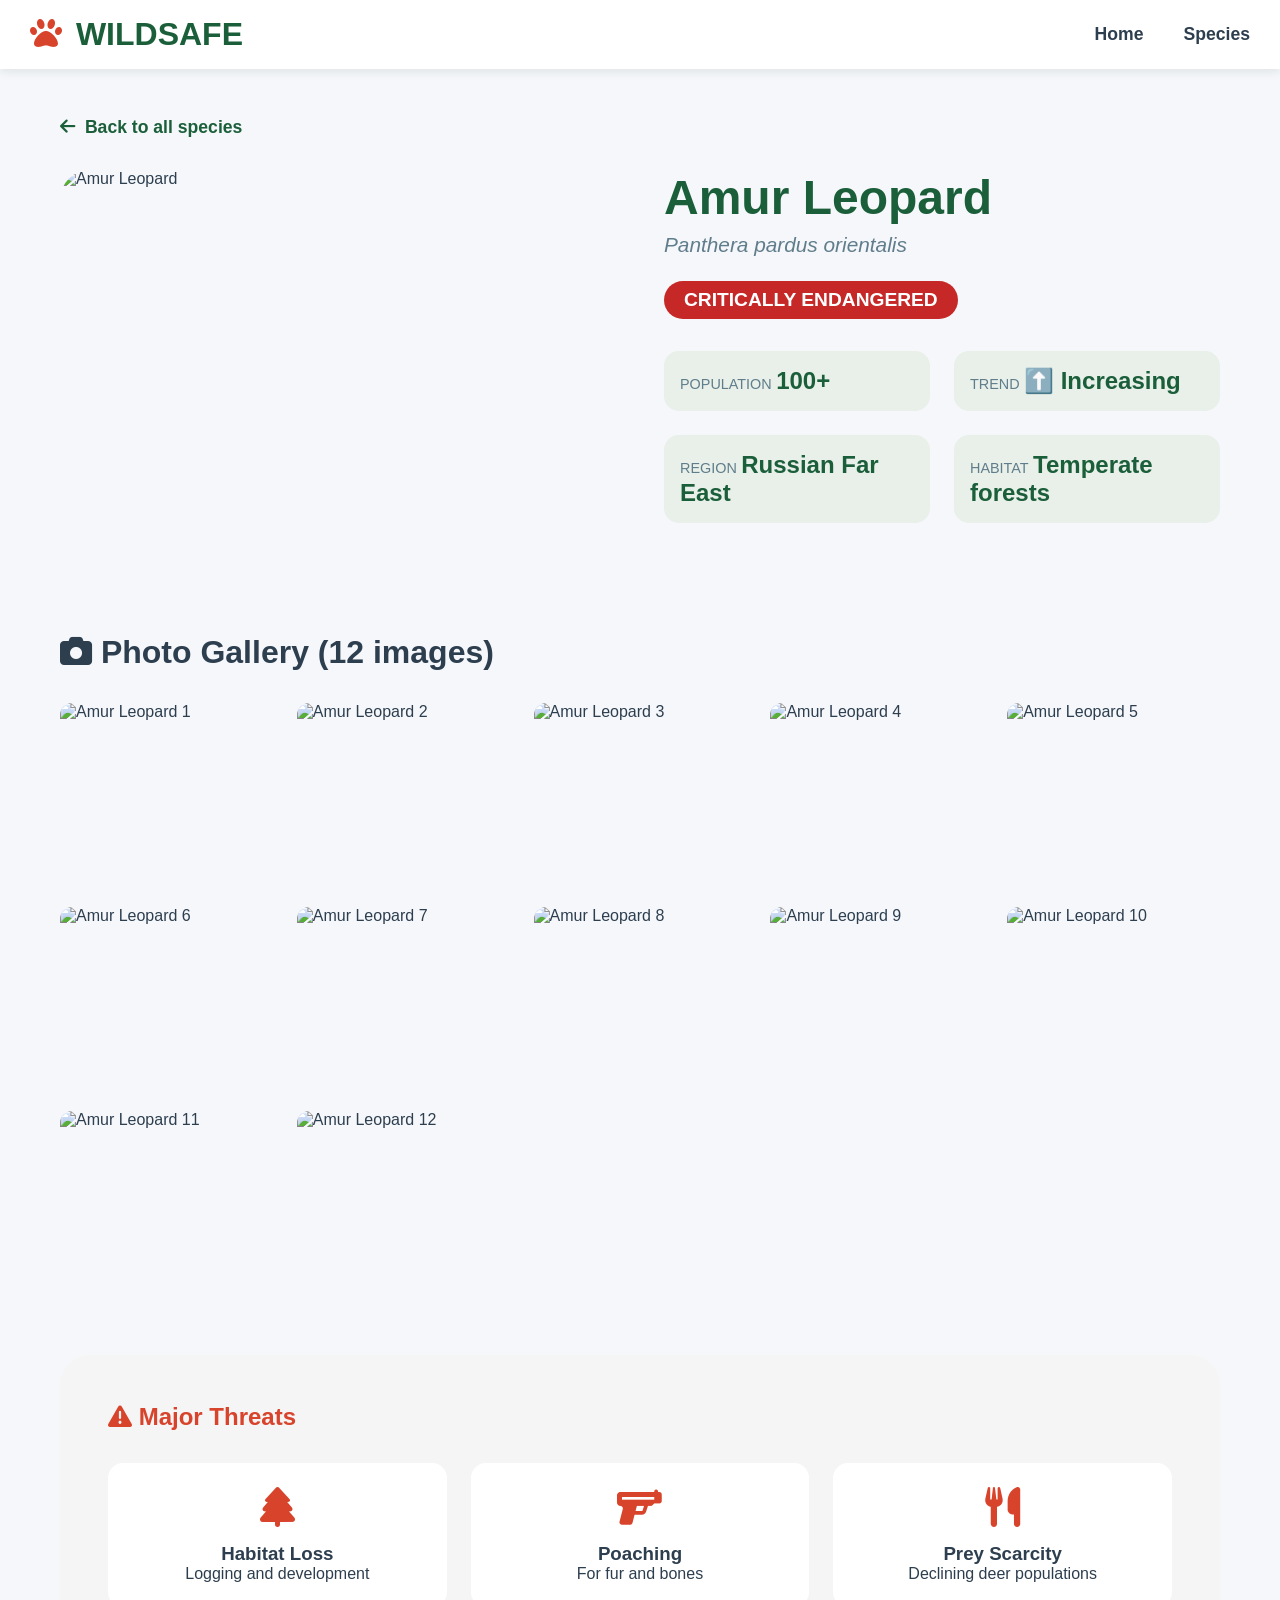
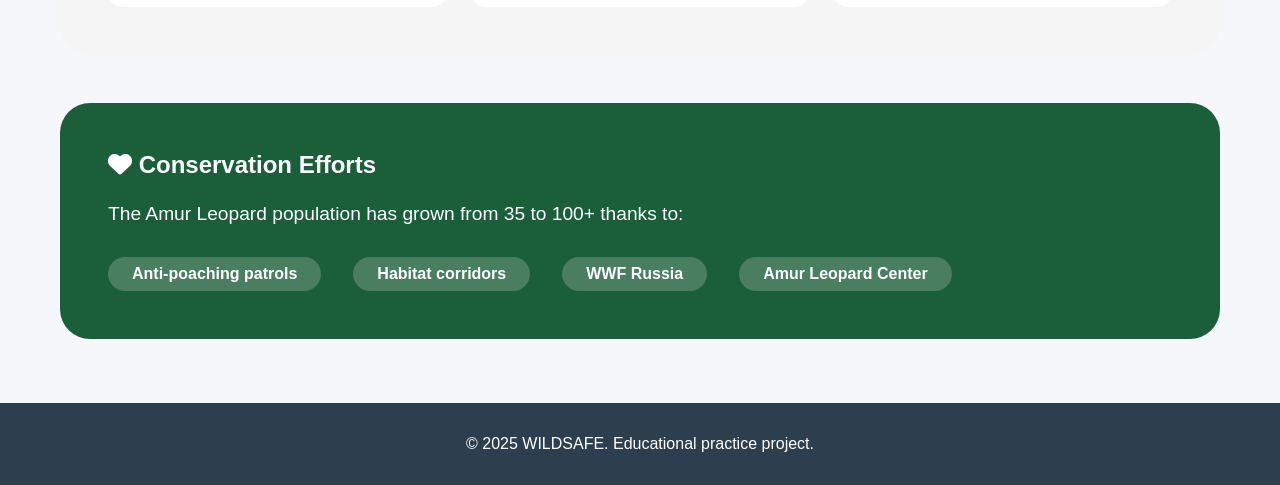
==== species/amur-leopard.html @ 145f65b9 "Add files via upload" ====
<!DOCTYPE html>
<html lang="en">
<head>
    <meta charset="UTF-8">
    <meta name="viewport" content="width=device-width, initial-scale=1.0">
    <title>Amur Leopard · WILDSAFE</title>
    <link rel="stylesheet" href="../css/style.css">
    <link rel="stylesheet" href="https://cdnjs.cloudflare.com/ajax/libs/font-awesome/6.0.0/css/all.min.css">
    <style>
        /* Additional gallery styles */
        .gallery-grid {
            grid-template-columns: repeat(auto-fit, minmax(200px, 1fr));
        }
        .gallery-grid img {
            height: 180px;
            border-radius: 12px;
        }
    </style>
</head>
<body>
    <nav class="navbar">
        <div class="nav-container">
            <div class="logo">
                <i class="fas fa-paw"></i> WILDSAFE
            </div>
            <ul class="nav-links">
                <li><a href="../index.html">Home</a></li>
                <li><a href="../index.html#species">Species</a></li>
            </ul>
        </div>
    </nav>

    <main class="species-detail">
        <a href="../index.html#species" class="back-link"><i class="fas fa-arrow-left"></i> Back to all species</a>
        
        <div class="detail-header">
            <div class="header-image">
                <img src="https://images.pexels.com/photos/751686/pexels-photo-751686.jpeg?auto=compress&cs=tinysrgb&w=800" alt="Amur Leopard">
            </div>
            <div class="header-info">
                <h1>Amur Leopard</h1>
                <p class="sci-name">Panthera pardus orientalis</p>
                <span class="status-badge crit">CRITICALLY ENDANGERED</span>
                
                <div class="info-grid">
                    <div class="info-item">
                        <span class="label">Population</span>
                        <span class="value">100+</span>
                    </div>
                    <div class="info-item">
                        <span class="label">Trend</span>
                        <span class="value">⬆️ Increasing</span>
                    </div>
                    <div class="info-item">
                        <span class="label">Region</span>
                        <span class="value">Russian Far East</span>
                    </div>
                    <div class="info-item">
                        <span class="label">Habitat</span>
                        <span class="value">Temperate forests</span>
                    </div>
                </div>
            </div>
        </div>

        <!-- PHOTO GALLERY - 12+ IMAGES -->
        <section class="photo-gallery">
            <h2><i class="fas fa-camera"></i> Photo Gallery (12 images)</h2>
            <div class="gallery-grid">
                <img src="https://images.pexels.com/photos/751686/pexels-photo-751686.jpeg?auto=compress&cs=tinysrgb&w=600" alt="Amur Leopard 1">
                <img src="https://images.pexels.com/photos/69372/pexels-photo-69372.jpeg?auto=compress&cs=tinysrgb&w=600" alt="Amur Leopard 2">
                <img src="https://images.pexels.com/photos/631292/pexels-photo-631292.jpeg?auto=compress&cs=tinysrgb&w=600" alt="Amur Leopard 3">
                <img src="https://images.pexels.com/photos/158109/pexels-photo-158109.jpeg?auto=compress&cs=tinysrgb&w=600" alt="Amur Leopard 4">
                <img src="https://images.pexels.com/photos/750357/pexels-photo-750357.jpeg?auto=compress&cs=tinysrgb&w=600" alt="Amur Leopard 5">
                <img src="https://images.pexels.com/photos/326875/pexels-photo-326875.jpeg?auto=compress&cs=tinysrgb&w=600" alt="Amur Leopard 6">
                <img src="https://images.pexels.com/photos/33045/lion-wild-africa-african.jpg?auto=compress&cs=tinysrgb&w=600" alt="Amur Leopard 7">
                <img src="https://images.pexels.com/photos/33252/pexels-photo-33252.jpeg?auto=compress&cs=tinysrgb&w=600" alt="Amur Leopard 8">
                <img src="https://images.pexels.com/photos/36587/african-lion-panthera-leo-male-lion.jpg?auto=compress&cs=tinysrgb&w=600" alt="Amur Leopard 9">
                <img src="https://images.pexels.com/photos/416980/pexels-photo-416980.jpeg?auto=compress&cs=tinysrgb&w=600" alt="Amur Leopard 10">
                <img src="https://images.pexels.com/photos/744887/pexels-photo-744887.jpeg?auto=compress&cs=tinysrgb&w=600" alt="Amur Leopard 11">
                <img src="https://images.pexels.com/photos/417046/pexels-photo-417046.jpeg?auto=compress&cs=tinysrgb&w=600" alt="Amur Leopard 12">
            </div>
        </section>

        <!-- THREATS SECTION -->
        <section class="threats-detail">
            <h2><i class="fas fa-exclamation-triangle"></i> Major Threats</h2>
            <div class="threat-list">
                <div class="threat-item">
                    <i class="fas fa-tree"></i>
                    <h3>Habitat Loss</h3>
                    <p>Logging and development</p>
                </div>
                <div class="threat-item">
                    <i class="fas fa-gun"></i>
                    <h3>Poaching</h3>
                    <p>For fur and bones</p>
                </div>
                <div class="threat-item">
                    <i class="fas fa-utensils"></i>
                    <h3>Prey Scarcity</h3>
                    <p>Declining deer populations</p>
                </div>
            </div>
        </section>

        <!-- CONSERVATION -->
        <section class="conservation">
            <h2><i class="fas fa-heart"></i> Conservation Efforts</h2>
            <p>The Amur Leopard population has grown from 35 to 100+ thanks to:</p>
            <div class="org-list">
                <span>Anti-poaching patrols</span>
                <span>Habitat corridors</span>
                <span>WWF Russia</span>
                <span>Amur Leopard Center</span>
            </div>
        </section>
    </main>

    <footer class="footer">
        <p>&copy; 2025 WILDSAFE. Educational practice project.</p>
    </footer>
</body>
</html>
---- css/style.css ----
/* ===== RESET ===== */
* {
    margin: 0;
    padding: 0;
    box-sizing: border-box;
}

body {
    font-family: 'Segoe UI', Tahoma, Geneva, Verdana, sans-serif;
    background: #f5f7fa;
    color: #2d3e4f;
}

.container {
    max-width: 1300px;
    margin: 0 auto;
    padding: 0 20px;
}

/* ===== NAVIGATION ===== */
.navbar {
    background: white;
    box-shadow: 0 2px 10px rgba(0,40,0,0.1);
    position: sticky;
    top: 0;
    z-index: 100;
    padding: 1rem 0;
}

.nav-container {
    max-width: 1300px;
    margin: 0 auto;
    padding: 0 30px;
    display: flex;
    justify-content: space-between;
    align-items: center;
}

.logo {
    font-size: 2rem;
    font-weight: 800;
    color: #1b5e3a;
}

.logo i {
    color: #d8432b;
    margin-right: 5px;
}

.nav-links {
    display: flex;
    gap: 2.5rem;
    list-style: none;
}

.nav-links a {
    text-decoration: none;
    color: #2d3e4f;
    font-weight: 600;
    font-size: 1.1rem;
    transition: 0.3s;
}

.nav-links a:hover,
.nav-links a.active {
    color: #d8432b;
    border-bottom: 3px solid #d8432b;
    padding-bottom: 5px;
}

/* ===== HERO ===== */
.hero {
    background: linear-gradient(rgba(0,20,0,0.6), rgba(0,20,0,0.7)),
                url('https://images.pexels.com/photos/951531/pexels-photo-951531.jpeg?auto=compress&cs=tinysrgb&w=1260&h=750&dpr=2');
    background-size: cover;
    background-position: center;
    min-height: 70vh;
    display: flex;
    align-items: center;
    color: white;
    text-align: center;
}

.hero-content {
    max-width: 900px;
    margin: 0 auto;
    padding: 2rem;
}

.hero h1 {
    font-size: 4rem;
    margin-bottom: 1rem;
}

.hero h1 span {
    color: #ffb74d;
    border-bottom: 4px solid #d8432b;
}

.hero p {
    font-size: 1.3rem;
    margin-bottom: 3rem;
}

.hero-stats {
    display: flex;
    justify-content: center;
    gap: 4rem;
    flex-wrap: wrap;
    background: rgba(0,0,0,0.5);
    padding: 2rem;
    border-radius: 50px;
    backdrop-filter: blur(5px);
}

.stat-card h3 {
    font-size: 2.5rem;
    color: #ffb74d;
}

/* ===== SECTION HEADER ===== */
.section-header {
    text-align: center;
    margin: 4rem 0 3rem;
}

.section-header h2 {
    font-size: 2.8rem;
    color: #2d3e4f;
}

.section-header h2 span {
    color: #1b5e3a;
    border-bottom: 4px solid #d8432b;
}

/* ===== SPECIES GRID ===== */
.species-grid {
    display: grid;
    grid-template-columns: repeat(auto-fit, minmax(300px, 1fr));
    gap: 2.5rem;
    padding: 2rem 0;
}

.species-card {
    text-decoration: none;
    color: inherit;
    background: white;
    border-radius: 24px;
    overflow: hidden;
    box-shadow: 0 5px 15px rgba(0,0,0,0.1);
    transition: 0.3s;
}

.species-card:hover {
    transform: translateY(-10px);
    box-shadow: 0 15px 30px rgba(27,94,58,0.3);
}

.card-image {
    height: 250px;
    position: relative;
    overflow: hidden;
}

.card-image img {
    width: 100%;
    height: 100%;
    object-fit: cover;
    transition: 0.5s;
}

.species-card:hover .card-image img {
    transform: scale(1.1);
}

.status {
    position: absolute;
    top: 15px;
    right: 15px;
    padding: 6px 15px;
    border-radius: 30px;
    font-weight: bold;
    color: white;
    font-size: 1rem;
}

.status.crit { background: #c62828; }
.status.en { background: #ef6c00; }
.status.vu { background: #f9a825; color: #2d3e4f; }

.card-info {
    padding: 1.5rem;
}

.card-info h3 {
    font-size: 1.6rem;
    margin-bottom: 5px;
}

.sci-name {
    color: #607d8b;
    font-style: italic;
    margin-bottom: 10px;
}

.population {
    font-weight: 600;
    color: #1b5e3a;
}

.population i {
    margin-right: 5px;
}

/* ===== THREATS SECTION ===== */
.threats-section {
    background: #e8f0e9;
    padding: 4rem 0;
    margin-top: 4rem;
}

.threats-grid {
    display: grid;
    grid-template-columns: repeat(auto-fit, minmax(300px, 1fr));
    gap: 2rem;
    margin-top: 3rem;
}

.threat-card {
    background: white;
    border-radius: 20px;
    overflow: hidden;
    text-align: center;
    padding-bottom: 1.5rem;
}

.threat-card img {
    width: 100%;
    height: 200px;
    object-fit: cover;
}

.threat-card h3 {
    margin: 1rem 0 0.5rem;
    color: #d8432b;
}

/* ===== SPECIES DETAIL PAGE ===== */
.species-detail {
    max-width: 1200px;
    margin: 3rem auto;
    padding: 0 20px;
}

.back-link {
    display: inline-block;
    margin-bottom: 2rem;
    color: #1b5e3a;
    text-decoration: none;
    font-weight: 600;
    font-size: 1.1rem;
}

.back-link i {
    margin-right: 5px;
}

.detail-header {
    display: flex;
    gap: 3rem;
    margin-bottom: 3rem;
    flex-wrap: wrap;
}

.header-image {
    flex: 1;
    min-width: 300px;
    height: 400px;
    border-radius: 30px;
    overflow: hidden;
}

.header-image img {
    width: 100%;
    height: 100%;
    object-fit: cover;
}

.header-info {
    flex: 1;
    min-width: 300px;
}

.header-info h1 {
    font-size: 3rem;
    color: #1b5e3a;
    margin-bottom: 0.5rem;
}

.header-info .sci-name {
    font-size: 1.3rem;
    margin-bottom: 1.5rem;
}

.status-badge {
    display: inline-block;
    padding: 8px 20px;
    border-radius: 40px;
    color: white;
    font-weight: bold;
    font-size: 1.2rem;
    margin-bottom: 2rem;
}

.status-badge.crit { background: #c62828; }
.status-badge.en { background: #ef6c00; }
.status-badge.vu { background: #f9a825; color: #2d3e4f; }

.info-grid {
    display: grid;
    grid-template-columns: repeat(2, 1fr);
    gap: 1.5rem;
}

.info-item {
    background: #e8f0e9;
    padding: 1rem;
    border-radius: 15px;
}

.info-item .label {
    color: #607d8b;
    font-size: 0.9rem;
    text-transform: uppercase;
}

.info-item .value {
    font-size: 1.5rem;
    font-weight: 700;
    color: #1b5e3a;
}

/* ===== PHOTO GALLERY (MANY IMAGES) ===== */
.photo-gallery {
    margin: 4rem 0;
}

.photo-gallery h2 {
    font-size: 2rem;
    margin-bottom: 2rem;
    color: #2d3e4f;
}

.gallery-grid {
    display: grid;
    grid-template-columns: repeat(auto-fit, minmax(250px, 1fr));
    gap: 1.5rem;
}

.gallery-grid img {
    width: 100%;
    height: 200px;
    object-fit: cover;
    border-radius: 15px;
    transition: 0.3s;
    cursor: pointer;
}

.gallery-grid img:hover {
    transform: scale(1.05);
    box-shadow: 0 10px 20px rgba(0,0,0,0.2);
}

/* ===== THREATS DETAIL ===== */
.threats-detail {
    background: #f5f5f5;
    padding: 3rem;
    border-radius: 30px;
    margin: 3rem 0;
}

.threats-detail h2 {
    margin-bottom: 2rem;
    color: #d8432b;
}

.threat-list {
    display: grid;
    grid-template-columns: repeat(auto-fit, minmax(200px, 1fr));
    gap: 1.5rem;
}

.threat-item {
    background: white;
    padding: 1.5rem;
    border-radius: 15px;
    text-align: center;
}

.threat-item i {
    font-size: 2.5rem;
    color: #d8432b;
    margin-bottom: 1rem;
}

/* ===== CONSERVATION SECTION ===== */
.conservation {
    background: #1b5e3a;
    color: white;
    padding: 3rem;
    border-radius: 30px;
    margin: 3rem 0;
}

.conservation h2 {
    margin-bottom: 1.5rem;
}

.conservation p {
    font-size: 1.2rem;
    margin-bottom: 2rem;
}

.org-list {
    display: flex;
    gap: 2rem;
    flex-wrap: wrap;
}

.org-list span {
    background: rgba(255,255,255,0.2);
    padding: 0.5rem 1.5rem;
    border-radius: 40px;
    font-weight: 600;
}

/* ===== FOOTER ===== */
.footer {
    background: #2d3e4f;
    color: white;
    text-align: center;
    padding: 2rem;
    margin-top: 4rem;
}

/* ===== RESPONSIVE ===== */
@media (max-width: 768px) {
    .hero h1 { font-size: 2.5rem; }
    .section-header h2 { font-size: 2rem; }
    .nav-links { display: none; }
    .detail-header { flex-direction: column; }
}
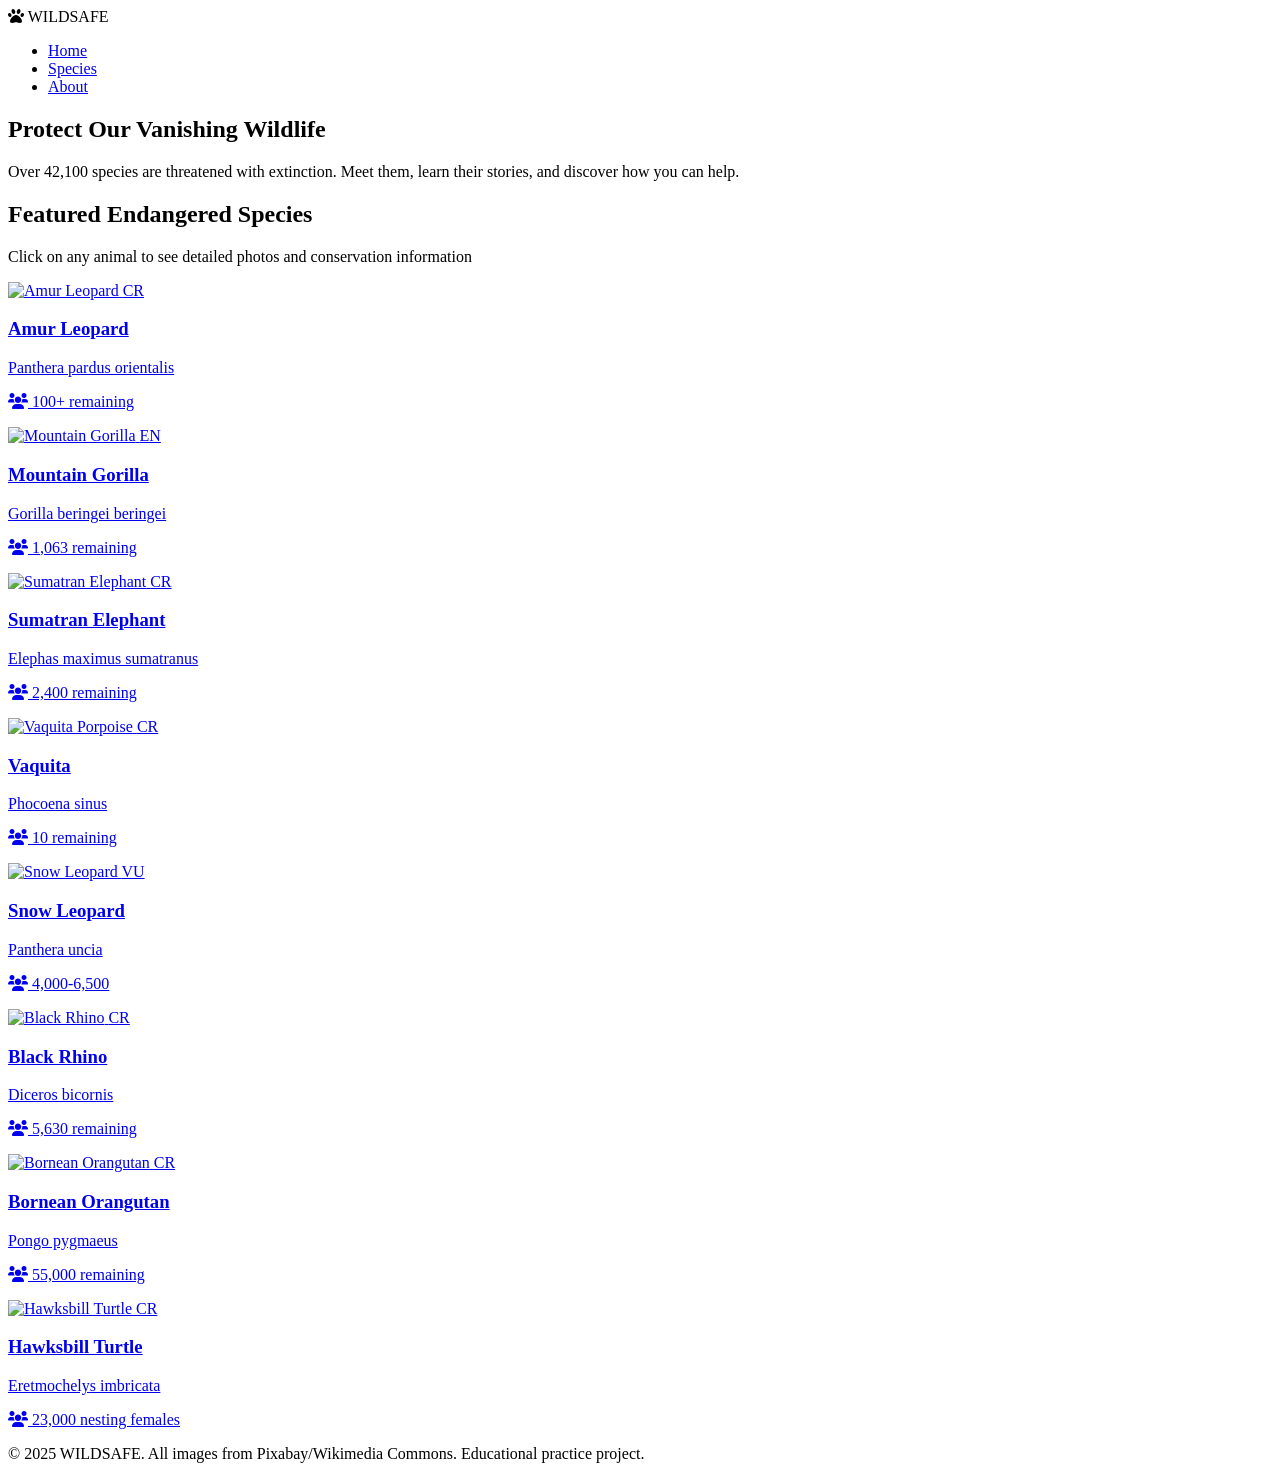
==== commit 34192c7a: "Update amur-leopard.html" ====
--- a/species/amur-leopard.html
+++ b/species/amur-leopard.html
@@ -3,19 +3,9 @@
 <head>
     <meta charset="UTF-8">
     <meta name="viewport" content="width=device-width, initial-scale=1.0">
-    <title>Amur Leopard · WILDSAFE</title>
-    <link rel="stylesheet" href="../css/style.css">
+    <title>WILDSAFE · Endangered Species</title>
+    <link rel="stylesheet" href="css/style.css">
     <link rel="stylesheet" href="https://cdnjs.cloudflare.com/ajax/libs/font-awesome/6.0.0/css/all.min.css">
-    <style>
-        /* Additional gallery styles */
-        .gallery-grid {
-            grid-template-columns: repeat(auto-fit, minmax(200px, 1fr));
-        }
-        .gallery-grid img {
-            height: 180px;
-            border-radius: 12px;
-        }
-    </style>
 </head>
 <body>
     <nav class="navbar">
@@ -24,101 +14,139 @@
                 <i class="fas fa-paw"></i> WILDSAFE
             </div>
             <ul class="nav-links">
-                <li><a href="../index.html">Home</a></li>
-                <li><a href="../index.html#species">Species</a></li>
+                <li><a href="index.html" class="active">Home</a></li>
+                <li><a href="#species">Species</a></li>
+                <li><a href="#about">About</a></li>
             </ul>
         </div>
     </nav>
 
-    <main class="species-detail">
-        <a href="../index.html#species" class="back-link"><i class="fas fa-arrow-left"></i> Back to all species</a>
-        
-        <div class="detail-header">
-            <div class="header-image">
-                <img src="https://images.pexels.com/photos/751686/pexels-photo-751686.jpeg?auto=compress&cs=tinysrgb&w=800" alt="Amur Leopard">
+    <section class="hero">
+        <div class="hero-content">
+            <h1>Protect Our <span>Vanishing Wildlife</span></h1>
+            <p>Over 42,100 species are threatened with extinction. Meet them, learn their stories, and discover how you can help.</p>
+        </div>
+    </section>
+
+    <section id="species" class="species-section">
+        <div class="container">
+            <div class="section-header">
+                <h2>Featured <span>Endangered Species</span></h2>
+                <p>Click on any animal to see detailed photos and conservation information</p>
             </div>
-            <div class="header-info">
-                <h1>Amur Leopard</h1>
-                <p class="sci-name">Panthera pardus orientalis</p>
-                <span class="status-badge crit">CRITICALLY ENDANGERED</span>
-                
-                <div class="info-grid">
-                    <div class="info-item">
-                        <span class="label">Population</span>
-                        <span class="value">100+</span>
+
+            <div class="species-grid">
+                <!-- Amur Leopard -->
+                <a href="species/amur-leopard.html" class="species-card">
+                    <div class="card-image">
+                        <img src="https://cdn.pixabay.com/photo/2017/02/07/16/47/amur-leopard-2046432_1280.jpg" alt="Amur Leopard">
+                        <span class="status crit">CR</span>
                     </div>
-                    <div class="info-item">
-                        <span class="label">Trend</span>
-                        <span class="value">⬆️ Increasing</span>
+                    <div class="card-info">
+                        <h3>Amur Leopard</h3>
+                        <p class="sci-name">Panthera pardus orientalis</p>
+                        <p class="population"><i class="fas fa-users"></i> 100+ remaining</p>
                     </div>
-                    <div class="info-item">
-                        <span class="label">Region</span>
-                        <span class="value">Russian Far East</span>
+                </a>
+
+                <!-- Mountain Gorilla -->
+                <a href="species/mountain-gorilla.html" class="species-card">
+                    <div class="card-image">
+                        <img src="https://cdn.pixabay.com/photo/2015/09/26/09/41/gorilla-958398_1280.jpg" alt="Mountain Gorilla">
+                        <span class="status en">EN</span>
                     </div>
-                    <div class="info-item">
-                        <span class="label">Habitat</span>
-                        <span class="value">Temperate forests</span>
+                    <div class="card-info">
+                        <h3>Mountain Gorilla</h3>
+                        <p class="sci-name">Gorilla beringei beringei</p>
+                        <p class="population"><i class="fas fa-users"></i> 1,063 remaining</p>
                     </div>
-                </div>
+                </a>
+
+                <!-- Sumatran Elephant -->
+                <a href="species/sumatran-elephant.html" class="species-card">
+                    <div class="card-image">
+                        <img src="https://cdn.pixabay.com/photo/2016/11/23/15/27/elephant-1853434_1280.jpg" alt="Sumatran Elephant">
+                        <span class="status crit">CR</span>
+                    </div>
+                    <div class="card-info">
+                        <h3>Sumatran Elephant</h3>
+                        <p class="sci-name">Elephas maximus sumatranus</p>
+                        <p class="population"><i class="fas fa-users"></i> 2,400 remaining</p>
+                    </div>
+                </a>
+
+                <!-- Vaquita -->
+                <a href="species/vaquita.html" class="species-card">
+                    <div class="card-image">
+                        <img src="https://upload.wikimedia.org/wikipedia/commons/thumb/2/24/Vaquita_%28Phocoena_sinus%29_illustration.jpg/1280px-Vaquita_%28Phocoena_sinus%29_illustration.jpg" alt="Vaquita Porpoise">
+                        <span class="status crit">CR</span>
+                    </div>
+                    <div class="card-info">
+                        <h3>Vaquita</h3>
+                        <p class="sci-name">Phocoena sinus</p>
+                        <p class="population"><i class="fas fa-users"></i> 10 remaining</p>
+                    </div>
+                </a>
+
+                <!-- Snow Leopard -->
+                <a href="species/snow-leopard.html" class="species-card">
+                    <div class="card-image">
+                        <img src="https://cdn.pixabay.com/photo/2017/01/12/11/23/snow-leopard-1974570_1280.jpg" alt="Snow Leopard">
+                        <span class="status vu">VU</span>
+                    </div>
+                    <div class="card-info">
+                        <h3>Snow Leopard</h3>
+                        <p class="sci-name">Panthera uncia</p>
+                        <p class="population"><i class="fas fa-users"></i> 4,000-6,500</p>
+                    </div>
+                </a>
+
+                <!-- Black Rhino -->
+                <a href="species/black-rhino.html" class="species-card">
+                    <div class="card-image">
+                        <img src="https://cdn.pixabay.com/photo/2016/04/21/23/21/black-rhinoceros-1344845_1280.jpg" alt="Black Rhino">
+                        <span class="status crit">CR</span>
+                    </div>
+                    <div class="card-info">
+                        <h3>Black Rhino</h3>
+                        <p class="sci-name">Diceros bicornis</p>
+                        <p class="population"><i class="fas fa-users"></i> 5,630 remaining</p>
+                    </div>
+                </a>
+
+                <!-- Bornean Orangutan -->
+                <a href="species/orangutan.html" class="species-card">
+                    <div class="card-image">
+                        <img src="https://cdn.pixabay.com/photo/2014/07/30/02/04/orangutan-404827_1280.jpg" alt="Bornean Orangutan">
+                        <span class="status crit">CR</span>
+                    </div>
+                    <div class="card-info">
+                        <h3>Bornean Orangutan</h3>
+                        <p class="sci-name">Pongo pygmaeus</p>
+                        <p class="population"><i class="fas fa-users"></i> 55,000 remaining</p>
+                    </div>
+                </a>
+
+                <!-- Hawksbill Turtle -->
+                <a href="species/hawksbill-turtle.html" class="species-card">
+                    <div class="card-image">
+                        <img src="https://cdn.pixabay.com/photo/2016/11/29/08/24/animal-1868439_1280.jpg" alt="Hawksbill Turtle">
+                        <span class="status crit">CR</span>
+                    </div>
+                    <div class="card-info">
+                        <h3>Hawksbill Turtle</h3>
+                        <p class="sci-name">Eretmochelys imbricata</p>
+                        <p class="population"><i class="fas fa-users"></i> 23,000 nesting females</p>
+                    </div>
+                </a>
             </div>
         </div>
-
-        <!-- PHOTO GALLERY - 12+ IMAGES -->
-        <section class="photo-gallery">
-            <h2><i class="fas fa-camera"></i> Photo Gallery (12 images)</h2>
-            <div class="gallery-grid">
-                <img src="https://images.pexels.com/photos/751686/pexels-photo-751686.jpeg?auto=compress&cs=tinysrgb&w=600" alt="Amur Leopard 1">
-                <img src="https://images.pexels.com/photos/69372/pexels-photo-69372.jpeg?auto=compress&cs=tinysrgb&w=600" alt="Amur Leopard 2">
-                <img src="https://images.pexels.com/photos/631292/pexels-photo-631292.jpeg?auto=compress&cs=tinysrgb&w=600" alt="Amur Leopard 3">
-                <img src="https://images.pexels.com/photos/158109/pexels-photo-158109.jpeg?auto=compress&cs=tinysrgb&w=600" alt="Amur Leopard 4">
-                <img src="https://images.pexels.com/photos/750357/pexels-photo-750357.jpeg?auto=compress&cs=tinysrgb&w=600" alt="Amur Leopard 5">
-                <img src="https://images.pexels.com/photos/326875/pexels-photo-326875.jpeg?auto=compress&cs=tinysrgb&w=600" alt="Amur Leopard 6">
-                <img src="https://images.pexels.com/photos/33045/lion-wild-africa-african.jpg?auto=compress&cs=tinysrgb&w=600" alt="Amur Leopard 7">
-                <img src="https://images.pexels.com/photos/33252/pexels-photo-33252.jpeg?auto=compress&cs=tinysrgb&w=600" alt="Amur Leopard 8">
-                <img src="https://images.pexels.com/photos/36587/african-lion-panthera-leo-male-lion.jpg?auto=compress&cs=tinysrgb&w=600" alt="Amur Leopard 9">
-                <img src="https://images.pexels.com/photos/416980/pexels-photo-416980.jpeg?auto=compress&cs=tinysrgb&w=600" alt="Amur Leopard 10">
-                <img src="https://images.pexels.com/photos/744887/pexels-photo-744887.jpeg?auto=compress&cs=tinysrgb&w=600" alt="Amur Leopard 11">
-                <img src="https://images.pexels.com/photos/417046/pexels-photo-417046.jpeg?auto=compress&cs=tinysrgb&w=600" alt="Amur Leopard 12">
-            </div>
-        </section>
-
-        <!-- THREATS SECTION -->
-        <section class="threats-detail">
-            <h2><i class="fas fa-exclamation-triangle"></i> Major Threats</h2>
-            <div class="threat-list">
-                <div class="threat-item">
-                    <i class="fas fa-tree"></i>
-                    <h3>Habitat Loss</h3>
-                    <p>Logging and development</p>
-                </div>
-                <div class="threat-item">
-                    <i class="fas fa-gun"></i>
-                    <h3>Poaching</h3>
-                    <p>For fur and bones</p>
-                </div>
-                <div class="threat-item">
-                    <i class="fas fa-utensils"></i>
-                    <h3>Prey Scarcity</h3>
-                    <p>Declining deer populations</p>
-                </div>
-            </div>
-        </section>
-
-        <!-- CONSERVATION -->
-        <section class="conservation">
-            <h2><i class="fas fa-heart"></i> Conservation Efforts</h2>
-            <p>The Amur Leopard population has grown from 35 to 100+ thanks to:</p>
-            <div class="org-list">
-                <span>Anti-poaching patrols</span>
-                <span>Habitat corridors</span>
-                <span>WWF Russia</span>
-                <span>Amur Leopard Center</span>
-            </div>
-        </section>
-    </main>
+    </section>
 
     <footer class="footer">
-        <p>&copy; 2025 WILDSAFE. Educational practice project.</p>
+        <div class="container">
+            <p>&copy; 2025 WILDSAFE. All images from Pixabay/Wikimedia Commons. Educational practice project.</p>
+        </div>
     </footer>
 </body>
-</html>+</html>
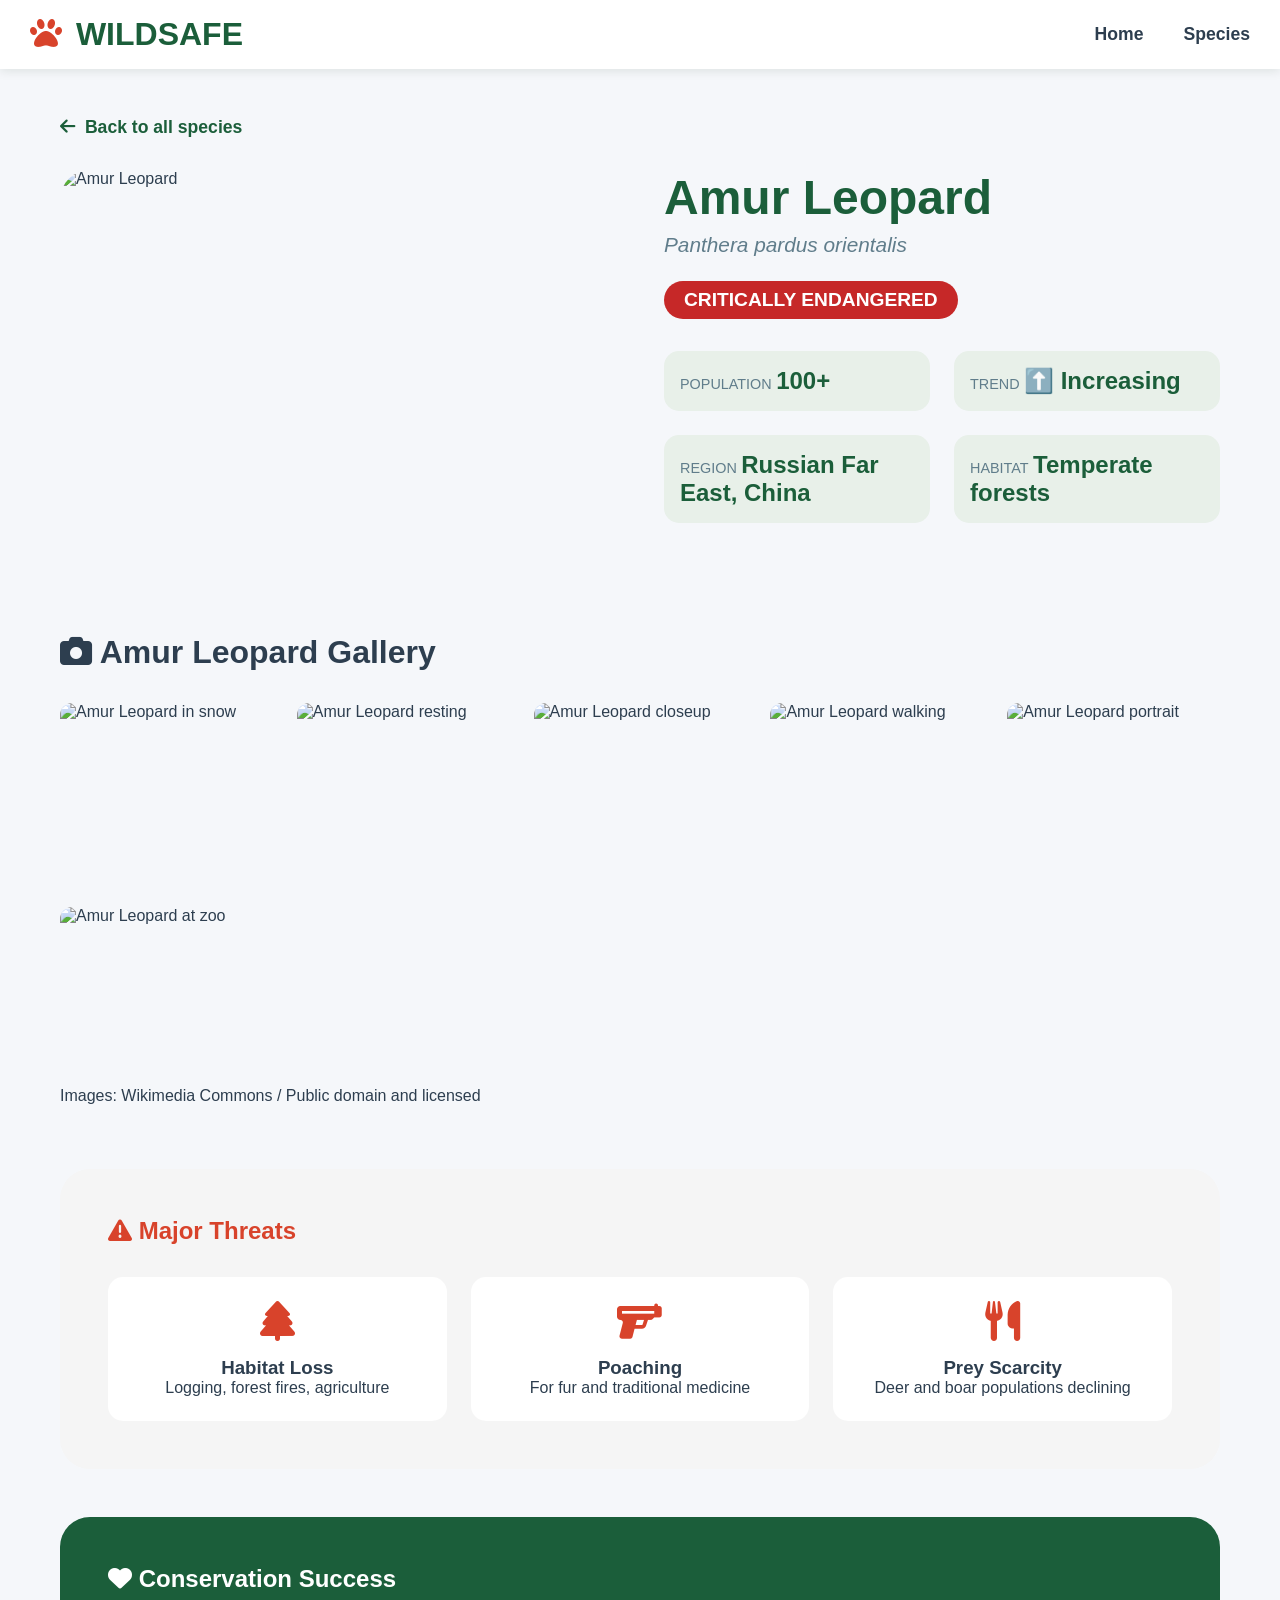
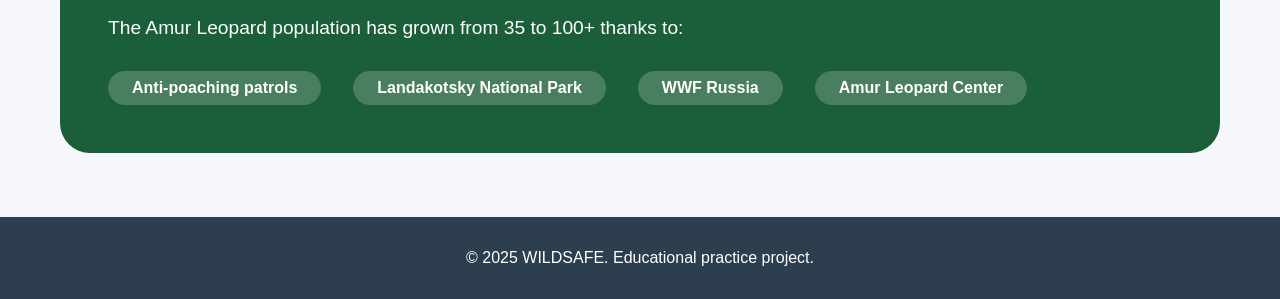
==== commit d96e72f0: "Update amur-leopard.html" ====
--- a/species/amur-leopard.html
+++ b/species/amur-leopard.html
@@ -3,9 +3,13 @@
 <head>
     <meta charset="UTF-8">
     <meta name="viewport" content="width=device-width, initial-scale=1.0">
-    <title>WILDSAFE · Endangered Species</title>
-    <link rel="stylesheet" href="css/style.css">
+    <title>Amur Leopard · WILDSAFE</title>
+    <link rel="stylesheet" href="../css/style.css">
     <link rel="stylesheet" href="https://cdnjs.cloudflare.com/ajax/libs/font-awesome/6.0.0/css/all.min.css">
+    <style>
+        .gallery-grid { grid-template-columns: repeat(auto-fit, minmax(200px, 1fr)); }
+        .gallery-grid img { height: 180px; border-radius: 12px; object-fit: cover; }
+    </style>
 </head>
 <body>
     <nav class="navbar">
@@ -14,139 +18,96 @@
                 <i class="fas fa-paw"></i> WILDSAFE
             </div>
             <ul class="nav-links">
-                <li><a href="index.html" class="active">Home</a></li>
-                <li><a href="#species">Species</a></li>
-                <li><a href="#about">About</a></li>
+                <li><a href="../index.html">Home</a></li>
+                <li><a href="../index.html#species">Species</a></li>
             </ul>
         </div>
     </nav>
 
-    <section class="hero">
-        <div class="hero-content">
-            <h1>Protect Our <span>Vanishing Wildlife</span></h1>
-            <p>Over 42,100 species are threatened with extinction. Meet them, learn their stories, and discover how you can help.</p>
-        </div>
-    </section>
-
-    <section id="species" class="species-section">
-        <div class="container">
-            <div class="section-header">
-                <h2>Featured <span>Endangered Species</span></h2>
-                <p>Click on any animal to see detailed photos and conservation information</p>
+    <main class="species-detail">
+        <a href="../index.html#species" class="back-link"><i class="fas fa-arrow-left"></i> Back to all species</a>
+        
+        <div class="detail-header">
+            <div class="header-image">
+                <img src="https://cdn.pixabay.com/photo/2017/02/07/16/47/amur-leopard-2046432_1280.jpg" alt="Amur Leopard">
             </div>
-
-            <div class="species-grid">
-                <!-- Amur Leopard -->
-                <a href="species/amur-leopard.html" class="species-card">
-                    <div class="card-image">
-                        <img src="https://cdn.pixabay.com/photo/2017/02/07/16/47/amur-leopard-2046432_1280.jpg" alt="Amur Leopard">
-                        <span class="status crit">CR</span>
+            <div class="header-info">
+                <h1>Amur Leopard</h1>
+                <p class="sci-name">Panthera pardus orientalis</p>
+                <span class="status-badge crit">CRITICALLY ENDANGERED</span>
+                
+                <div class="info-grid">
+                    <div class="info-item">
+                        <span class="label">Population</span>
+                        <span class="value">100+</span>
                     </div>
-                    <div class="card-info">
-                        <h3>Amur Leopard</h3>
-                        <p class="sci-name">Panthera pardus orientalis</p>
-                        <p class="population"><i class="fas fa-users"></i> 100+ remaining</p>
+                    <div class="info-item">
+                        <span class="label">Trend</span>
+                        <span class="value">⬆️ Increasing</span>
                     </div>
-                </a>
-
-                <!-- Mountain Gorilla -->
-                <a href="species/mountain-gorilla.html" class="species-card">
-                    <div class="card-image">
-                        <img src="https://cdn.pixabay.com/photo/2015/09/26/09/41/gorilla-958398_1280.jpg" alt="Mountain Gorilla">
-                        <span class="status en">EN</span>
+                    <div class="info-item">
+                        <span class="label">Region</span>
+                        <span class="value">Russian Far East, China</span>
                     </div>
-                    <div class="card-info">
-                        <h3>Mountain Gorilla</h3>
-                        <p class="sci-name">Gorilla beringei beringei</p>
-                        <p class="population"><i class="fas fa-users"></i> 1,063 remaining</p>
+                    <div class="info-item">
+                        <span class="label">Habitat</span>
+                        <span class="value">Temperate forests</span>
                     </div>
-                </a>
-
-                <!-- Sumatran Elephant -->
-                <a href="species/sumatran-elephant.html" class="species-card">
-                    <div class="card-image">
-                        <img src="https://cdn.pixabay.com/photo/2016/11/23/15/27/elephant-1853434_1280.jpg" alt="Sumatran Elephant">
-                        <span class="status crit">CR</span>
-                    </div>
-                    <div class="card-info">
-                        <h3>Sumatran Elephant</h3>
-                        <p class="sci-name">Elephas maximus sumatranus</p>
-                        <p class="population"><i class="fas fa-users"></i> 2,400 remaining</p>
-                    </div>
-                </a>
-
-                <!-- Vaquita -->
-                <a href="species/vaquita.html" class="species-card">
-                    <div class="card-image">
-                        <img src="https://upload.wikimedia.org/wikipedia/commons/thumb/2/24/Vaquita_%28Phocoena_sinus%29_illustration.jpg/1280px-Vaquita_%28Phocoena_sinus%29_illustration.jpg" alt="Vaquita Porpoise">
-                        <span class="status crit">CR</span>
-                    </div>
-                    <div class="card-info">
-                        <h3>Vaquita</h3>
-                        <p class="sci-name">Phocoena sinus</p>
-                        <p class="population"><i class="fas fa-users"></i> 10 remaining</p>
-                    </div>
-                </a>
-
-                <!-- Snow Leopard -->
-                <a href="species/snow-leopard.html" class="species-card">
-                    <div class="card-image">
-                        <img src="https://cdn.pixabay.com/photo/2017/01/12/11/23/snow-leopard-1974570_1280.jpg" alt="Snow Leopard">
-                        <span class="status vu">VU</span>
-                    </div>
-                    <div class="card-info">
-                        <h3>Snow Leopard</h3>
-                        <p class="sci-name">Panthera uncia</p>
-                        <p class="population"><i class="fas fa-users"></i> 4,000-6,500</p>
-                    </div>
-                </a>
-
-                <!-- Black Rhino -->
-                <a href="species/black-rhino.html" class="species-card">
-                    <div class="card-image">
-                        <img src="https://cdn.pixabay.com/photo/2016/04/21/23/21/black-rhinoceros-1344845_1280.jpg" alt="Black Rhino">
-                        <span class="status crit">CR</span>
-                    </div>
-                    <div class="card-info">
-                        <h3>Black Rhino</h3>
-                        <p class="sci-name">Diceros bicornis</p>
-                        <p class="population"><i class="fas fa-users"></i> 5,630 remaining</p>
-                    </div>
-                </a>
-
-                <!-- Bornean Orangutan -->
-                <a href="species/orangutan.html" class="species-card">
-                    <div class="card-image">
-                        <img src="https://cdn.pixabay.com/photo/2014/07/30/02/04/orangutan-404827_1280.jpg" alt="Bornean Orangutan">
-                        <span class="status crit">CR</span>
-                    </div>
-                    <div class="card-info">
-                        <h3>Bornean Orangutan</h3>
-                        <p class="sci-name">Pongo pygmaeus</p>
-                        <p class="population"><i class="fas fa-users"></i> 55,000 remaining</p>
-                    </div>
-                </a>
-
-                <!-- Hawksbill Turtle -->
-                <a href="species/hawksbill-turtle.html" class="species-card">
-                    <div class="card-image">
-                        <img src="https://cdn.pixabay.com/photo/2016/11/29/08/24/animal-1868439_1280.jpg" alt="Hawksbill Turtle">
-                        <span class="status crit">CR</span>
-                    </div>
-                    <div class="card-info">
-                        <h3>Hawksbill Turtle</h3>
-                        <p class="sci-name">Eretmochelys imbricata</p>
-                        <p class="population"><i class="fas fa-users"></i> 23,000 nesting females</p>
-                    </div>
-                </a>
+                </div>
             </div>
         </div>
-    </section>
+
+        <!-- PHOTO GALLERY - All Amur Leopard images -->
+        <section class="photo-gallery">
+            <h2><i class="fas fa-camera"></i> Amur Leopard Gallery</h2>
+            <div class="gallery-grid">
+                <img src="https://cdn.pixabay.com/photo/2017/02/07/16/47/amur-leopard-2046432_1280.jpg" alt="Amur Leopard in snow">
+                <img src="https://upload.wikimedia.org/wikipedia/commons/thumb/8/8d/Amur_leopard-013.jpg/1280px-Amur_leopard-013.jpg" alt="Amur Leopard resting">
+                <img src="https://upload.wikimedia.org/wikipedia/commons/thumb/b/b5/Amur_Leopard-0002.jpg/1280px-Amur_Leopard-0002.jpg" alt="Amur Leopard closeup">
+                <img src="https://upload.wikimedia.org/wikipedia/commons/thumb/e/e9/Amur_Leopard_%28Panthera_pardus_orientalis%29.jpg/1280px-Amur_Leopard_%28Panthera_pardus_orientalis%29.jpg" alt="Amur Leopard walking">
+                <img src="https://upload.wikimedia.org/wikipedia/commons/thumb/4/4e/Amur_Leopard_%28Unsplash%29.jpg/1280px-Amur_Leopard_%28Unsplash%29.jpg" alt="Amur Leopard portrait">
+                <img src="https://upload.wikimedia.org/wikipedia/commons/thumb/1/1a/Amur_Leopard_at_Omaha%27s_Henry_Doorly_Zoo.jpg/1280px-Amur_Leopard_at_Omaha%27s_Henry_Doorly_Zoo.jpg" alt="Amur Leopard at zoo">
+            </div>
+            <p class="image-credit">Images: Wikimedia Commons / Public domain and licensed</p>
+        </section>
+
+        <!-- THREATS -->
+        <section class="threats-detail">
+            <h2><i class="fas fa-exclamation-triangle"></i> Major Threats</h2>
+            <div class="threat-list">
+                <div class="threat-item">
+                    <i class="fas fa-tree"></i>
+                    <h3>Habitat Loss</h3>
+                    <p>Logging, forest fires, agriculture</p>
+                </div>
+                <div class="threat-item">
+                    <i class="fas fa-gun"></i>
+                    <h3>Poaching</h3>
+                    <p>For fur and traditional medicine</p>
+                </div>
+                <div class="threat-item">
+                    <i class="fas fa-utensils"></i>
+                    <h3>Prey Scarcity</h3>
+                    <p>Deer and boar populations declining</p>
+                </div>
+            </div>
+        </section>
+
+        <!-- CONSERVATION -->
+        <section class="conservation">
+            <h2><i class="fas fa-heart"></i> Conservation Success</h2>
+            <p>The Amur Leopard population has grown from 35 to 100+ thanks to:</p>
+            <div class="org-list">
+                <span>Anti-poaching patrols</span>
+                <span>Landakotsky National Park</span>
+                <span>WWF Russia</span>
+                <span>Amur Leopard Center</span>
+            </div>
+        </section>
+    </main>
 
     <footer class="footer">
-        <div class="container">
-            <p>&copy; 2025 WILDSAFE. All images from Pixabay/Wikimedia Commons. Educational practice project.</p>
-        </div>
+        <p>&copy; 2025 WILDSAFE. Educational practice project.</p>
     </footer>
 </body>
 </html>
--- a/css/style.css
+++ b/css/style.css
@@ -0,0 +1,453 @@
+/* ===== RESET ===== */
+* {
+    margin: 0;
+    padding: 0;
+    box-sizing: border-box;
+}
+
+body {
+    font-family: 'Segoe UI', Tahoma, Geneva, Verdana, sans-serif;
+    background: #f5f7fa;
+    color: #2d3e4f;
+}
+
+.container {
+    max-width: 1300px;
+    margin: 0 auto;
+    padding: 0 20px;
+}
+
+/* ===== NAVIGATION ===== */
+.navbar {
+    background: white;
+    box-shadow: 0 2px 10px rgba(0,40,0,0.1);
+    position: sticky;
+    top: 0;
+    z-index: 100;
+    padding: 1rem 0;
+}
+
+.nav-container {
+    max-width: 1300px;
+    margin: 0 auto;
+    padding: 0 30px;
+    display: flex;
+    justify-content: space-between;
+    align-items: center;
+}
+
+.logo {
+    font-size: 2rem;
+    font-weight: 800;
+    color: #1b5e3a;
+}
+
+.logo i {
+    color: #d8432b;
+    margin-right: 5px;
+}
+
+.nav-links {
+    display: flex;
+    gap: 2.5rem;
+    list-style: none;
+}
+
+.nav-links a {
+    text-decoration: none;
+    color: #2d3e4f;
+    font-weight: 600;
+    font-size: 1.1rem;
+    transition: 0.3s;
+}
+
+.nav-links a:hover,
+.nav-links a.active {
+    color: #d8432b;
+    border-bottom: 3px solid #d8432b;
+    padding-bottom: 5px;
+}
+
+/* ===== HERO ===== */
+.hero {
+    background: linear-gradient(rgba(0,20,0,0.6), rgba(0,20,0,0.7)),
+                url('https://images.pexels.com/photos/951531/pexels-photo-951531.jpeg?auto=compress&cs=tinysrgb&w=1260&h=750&dpr=2');
+    background-size: cover;
+    background-position: center;
+    min-height: 70vh;
+    display: flex;
+    align-items: center;
+    color: white;
+    text-align: center;
+}
+
+.hero-content {
+    max-width: 900px;
+    margin: 0 auto;
+    padding: 2rem;
+}
+
+.hero h1 {
+    font-size: 4rem;
+    margin-bottom: 1rem;
+}
+
+.hero h1 span {
+    color: #ffb74d;
+    border-bottom: 4px solid #d8432b;
+}
+
+.hero p {
+    font-size: 1.3rem;
+    margin-bottom: 3rem;
+}
+
+.hero-stats {
+    display: flex;
+    justify-content: center;
+    gap: 4rem;
+    flex-wrap: wrap;
+    background: rgba(0,0,0,0.5);
+    padding: 2rem;
+    border-radius: 50px;
+    backdrop-filter: blur(5px);
+}
+
+.stat-card h3 {
+    font-size: 2.5rem;
+    color: #ffb74d;
+}
+
+/* ===== SECTION HEADER ===== */
+.section-header {
+    text-align: center;
+    margin: 4rem 0 3rem;
+}
+
+.section-header h2 {
+    font-size: 2.8rem;
+    color: #2d3e4f;
+}
+
+.section-header h2 span {
+    color: #1b5e3a;
+    border-bottom: 4px solid #d8432b;
+}
+
+/* ===== SPECIES GRID ===== */
+.species-grid {
+    display: grid;
+    grid-template-columns: repeat(auto-fit, minmax(300px, 1fr));
+    gap: 2.5rem;
+    padding: 2rem 0;
+}
+
+.species-card {
+    text-decoration: none;
+    color: inherit;
+    background: white;
+    border-radius: 24px;
+    overflow: hidden;
+    box-shadow: 0 5px 15px rgba(0,0,0,0.1);
+    transition: 0.3s;
+}
+
+.species-card:hover {
+    transform: translateY(-10px);
+    box-shadow: 0 15px 30px rgba(27,94,58,0.3);
+}
+
+.card-image {
+    height: 250px;
+    position: relative;
+    overflow: hidden;
+}
+
+.card-image img {
+    width: 100%;
+    height: 100%;
+    object-fit: cover;
+    transition: 0.5s;
+}
+
+.species-card:hover .card-image img {
+    transform: scale(1.1);
+}
+
+.status {
+    position: absolute;
+    top: 15px;
+    right: 15px;
+    padding: 6px 15px;
+    border-radius: 30px;
+    font-weight: bold;
+    color: white;
+    font-size: 1rem;
+}
+
+.status.crit { background: #c62828; }
+.status.en { background: #ef6c00; }
+.status.vu { background: #f9a825; color: #2d3e4f; }
+
+.card-info {
+    padding: 1.5rem;
+}
+
+.card-info h3 {
+    font-size: 1.6rem;
+    margin-bottom: 5px;
+}
+
+.sci-name {
+    color: #607d8b;
+    font-style: italic;
+    margin-bottom: 10px;
+}
+
+.population {
+    font-weight: 600;
+    color: #1b5e3a;
+}
+
+.population i {
+    margin-right: 5px;
+}
+
+/* ===== THREATS SECTION ===== */
+.threats-section {
+    background: #e8f0e9;
+    padding: 4rem 0;
+    margin-top: 4rem;
+}
+
+.threats-grid {
+    display: grid;
+    grid-template-columns: repeat(auto-fit, minmax(300px, 1fr));
+    gap: 2rem;
+    margin-top: 3rem;
+}
+
+.threat-card {
+    background: white;
+    border-radius: 20px;
+    overflow: hidden;
+    text-align: center;
+    padding-bottom: 1.5rem;
+}
+
+.threat-card img {
+    width: 100%;
+    height: 200px;
+    object-fit: cover;
+}
+
+.threat-card h3 {
+    margin: 1rem 0 0.5rem;
+    color: #d8432b;
+}
+
+/* ===== SPECIES DETAIL PAGE ===== */
+.species-detail {
+    max-width: 1200px;
+    margin: 3rem auto;
+    padding: 0 20px;
+}
+
+.back-link {
+    display: inline-block;
+    margin-bottom: 2rem;
+    color: #1b5e3a;
+    text-decoration: none;
+    font-weight: 600;
+    font-size: 1.1rem;
+}
+
+.back-link i {
+    margin-right: 5px;
+}
+
+.detail-header {
+    display: flex;
+    gap: 3rem;
+    margin-bottom: 3rem;
+    flex-wrap: wrap;
+}
+
+.header-image {
+    flex: 1;
+    min-width: 300px;
+    height: 400px;
+    border-radius: 30px;
+    overflow: hidden;
+}
+
+.header-image img {
+    width: 100%;
+    height: 100%;
+    object-fit: cover;
+}
+
+.header-info {
+    flex: 1;
+    min-width: 300px;
+}
+
+.header-info h1 {
+    font-size: 3rem;
+    color: #1b5e3a;
+    margin-bottom: 0.5rem;
+}
+
+.header-info .sci-name {
+    font-size: 1.3rem;
+    margin-bottom: 1.5rem;
+}
+
+.status-badge {
+    display: inline-block;
+    padding: 8px 20px;
+    border-radius: 40px;
+    color: white;
+    font-weight: bold;
+    font-size: 1.2rem;
+    margin-bottom: 2rem;
+}
+
+.status-badge.crit { background: #c62828; }
+.status-badge.en { background: #ef6c00; }
+.status-badge.vu { background: #f9a825; color: #2d3e4f; }
+
+.info-grid {
+    display: grid;
+    grid-template-columns: repeat(2, 1fr);
+    gap: 1.5rem;
+}
+
+.info-item {
+    background: #e8f0e9;
+    padding: 1rem;
+    border-radius: 15px;
+}
+
+.info-item .label {
+    color: #607d8b;
+    font-size: 0.9rem;
+    text-transform: uppercase;
+}
+
+.info-item .value {
+    font-size: 1.5rem;
+    font-weight: 700;
+    color: #1b5e3a;
+}
+
+/* ===== PHOTO GALLERY (MANY IMAGES) ===== */
+.photo-gallery {
+    margin: 4rem 0;
+}
+
+.photo-gallery h2 {
+    font-size: 2rem;
+    margin-bottom: 2rem;
+    color: #2d3e4f;
+}
+
+.gallery-grid {
+    display: grid;
+    grid-template-columns: repeat(auto-fit, minmax(250px, 1fr));
+    gap: 1.5rem;
+}
+
+.gallery-grid img {
+    width: 100%;
+    height: 200px;
+    object-fit: cover;
+    border-radius: 15px;
+    transition: 0.3s;
+    cursor: pointer;
+}
+
+.gallery-grid img:hover {
+    transform: scale(1.05);
+    box-shadow: 0 10px 20px rgba(0,0,0,0.2);
+}
+
+/* ===== THREATS DETAIL ===== */
+.threats-detail {
+    background: #f5f5f5;
+    padding: 3rem;
+    border-radius: 30px;
+    margin: 3rem 0;
+}
+
+.threats-detail h2 {
+    margin-bottom: 2rem;
+    color: #d8432b;
+}
+
+.threat-list {
+    display: grid;
+    grid-template-columns: repeat(auto-fit, minmax(200px, 1fr));
+    gap: 1.5rem;
+}
+
+.threat-item {
+    background: white;
+    padding: 1.5rem;
+    border-radius: 15px;
+    text-align: center;
+}
+
+.threat-item i {
+    font-size: 2.5rem;
+    color: #d8432b;
+    margin-bottom: 1rem;
+}
+
+/* ===== CONSERVATION SECTION ===== */
+.conservation {
+    background: #1b5e3a;
+    color: white;
+    padding: 3rem;
+    border-radius: 30px;
+    margin: 3rem 0;
+}
+
+.conservation h2 {
+    margin-bottom: 1.5rem;
+}
+
+.conservation p {
+    font-size: 1.2rem;
+    margin-bottom: 2rem;
+}
+
+.org-list {
+    display: flex;
+    gap: 2rem;
+    flex-wrap: wrap;
+}
+
+.org-list span {
+    background: rgba(255,255,255,0.2);
+    padding: 0.5rem 1.5rem;
+    border-radius: 40px;
+    font-weight: 600;
+}
+
+/* ===== FOOTER ===== */
+.footer {
+    background: #2d3e4f;
+    color: white;
+    text-align: center;
+    padding: 2rem;
+    margin-top: 4rem;
+}
+
+/* ===== RESPONSIVE ===== */
+@media (max-width: 768px) {
+    .hero h1 { font-size: 2.5rem; }
+    .section-header h2 { font-size: 2rem; }
+    .nav-links { display: none; }
+    .detail-header { flex-direction: column; }
+}
